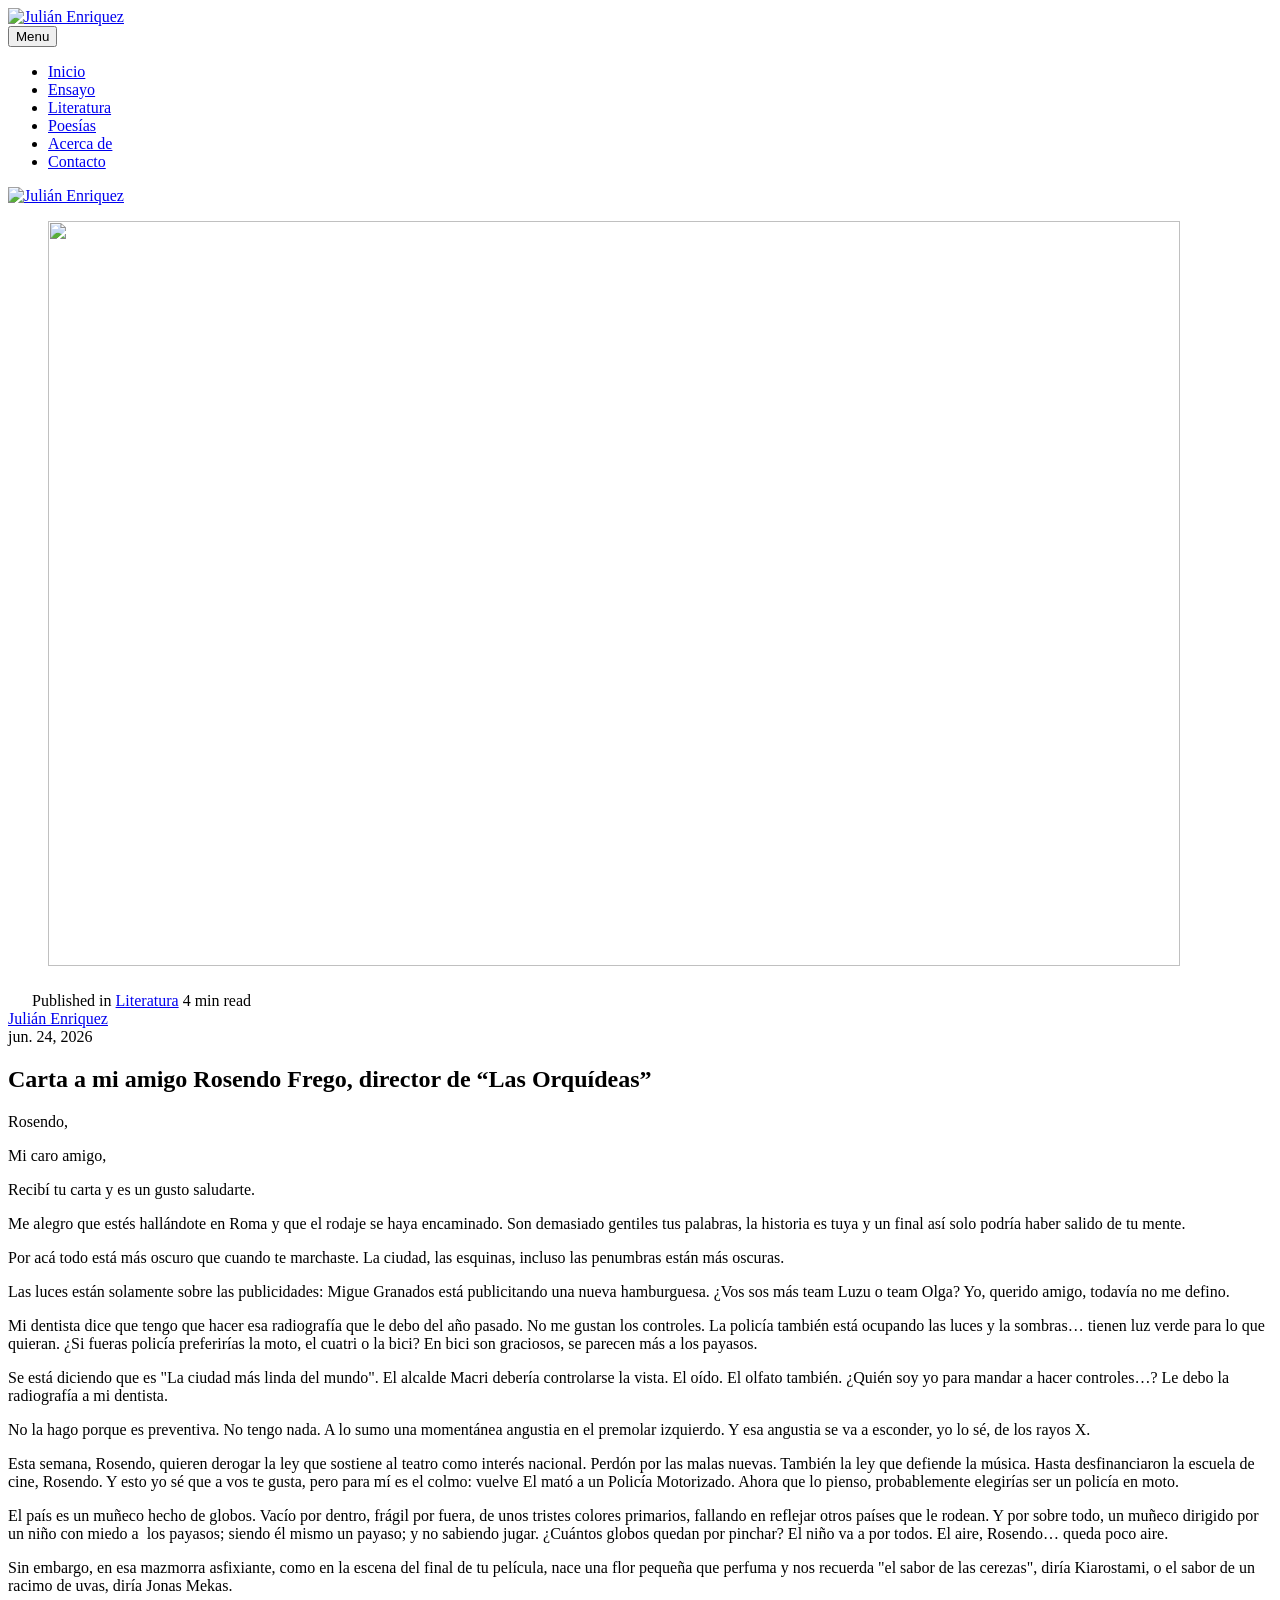
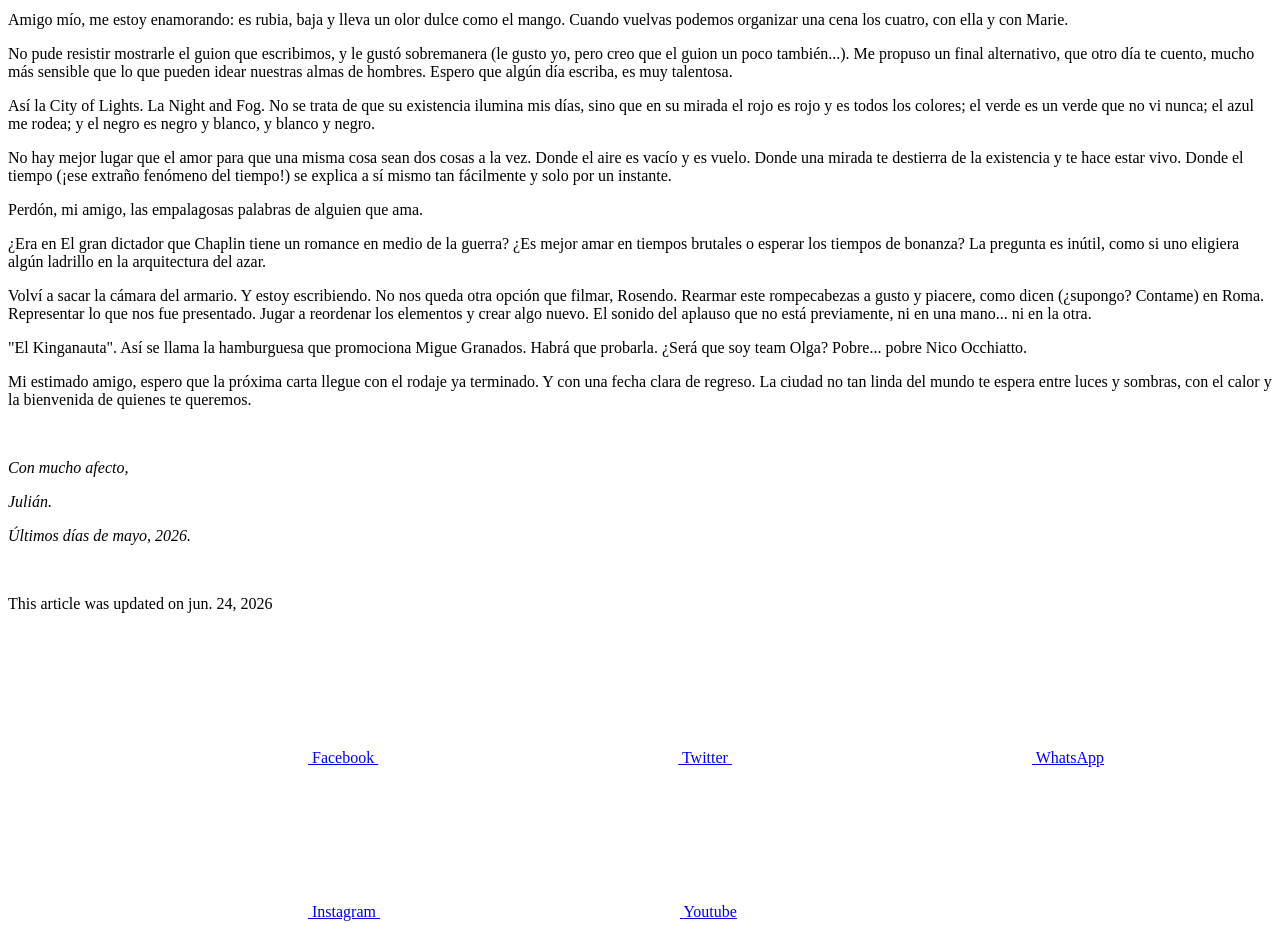
==== carta-a-mi-amigo-rosendo-frego-director-de-las-orquideas-2/index.html @ 4ad7c510 "Updated from Publii" ====
<!DOCTYPE html><html lang="es"><head><meta charset="utf-8"><meta http-equiv="X-UA-Compatible" content="IE=edge"><meta name="viewport" content="width=device-width,initial-scale=1"><title>Carta a mi amigo Rosendo Frego, director de “Las Orquídeas” - Julián Enriquez</title><meta name="description" content="Rosendo, Mi caro amigo, Recibí tu carta y es un gusto saludarte. Me alegro que estés hallándote en Roma y que el rodaje se&hellip;"><meta name="generator" content="Publii Open-Source CMS for Static Site"><link rel="canonical" href="https://github.com/julian-enriquez/julian-enriquez.git/carta-a-mi-amigo-rosendo-frego-director-de-las-orquideas-2/"><link rel="alternate" type="application/atom+xml" href="https://github.com/julian-enriquez/julian-enriquez.git/feed.xml" title="Julián Enriquez - RSS"><link rel="alternate" type="application/json" href="https://github.com/julian-enriquez/julian-enriquez.git/feed.json" title="Julián Enriquez - JSON"><meta property="og:title" content="Carta a mi amigo Rosendo Frego, director de “Las Orquídeas”"><meta property="og:image" content="https://github.com/julian-enriquez/julian-enriquez.git/media/posts/10/Hand-Writing-PNG-Free-Image-1.png"><meta property="og:image:width" content="1132"><meta property="og:image:height" content="745"><meta property="og:site_name" content="Julián Enriquez"><meta property="og:description" content="Rosendo, Mi caro amigo, Recibí tu carta y es un gusto saludarte. Me alegro que estés hallándote en Roma y que el rodaje se&hellip;"><meta property="og:url" content="https://github.com/julian-enriquez/julian-enriquez.git/carta-a-mi-amigo-rosendo-frego-director-de-las-orquideas-2/"><meta property="og:type" content="article"><link rel="shortcut icon" href="https://github.com/julian-enriquez/julian-enriquez.git/media/website/PIPO-05.png" type="image/x-icon"><link rel="stylesheet" href="https://github.com/julian-enriquez/julian-enriquez.git/assets/css/style.css?v=1b7cdbcfc6073b887bbcb154c6735368"><script type="application/ld+json">{"@context":"http://schema.org","@type":"Article","mainEntityOfPage":{"@type":"WebPage","@id":"https://github.com/julian-enriquez/julian-enriquez.git/carta-a-mi-amigo-rosendo-frego-director-de-las-orquideas-2/"},"headline":"Carta a mi amigo Rosendo Frego, director de “Las Orquídeas”","datePublished":"2026-06-24T15:32-03:00","dateModified":"2026-06-24T15:33-03:00","image":{"@type":"ImageObject","url":"https://github.com/julian-enriquez/julian-enriquez.git/media/posts/10/Hand-Writing-PNG-Free-Image-1.png","height":745,"width":1132},"description":"Rosendo, Mi caro amigo, Recibí tu carta y es un gusto saludarte. Me alegro que estés hallándote en Roma y que el rodaje se&hellip;","author":{"@type":"Person","name":"Julián Enriquez","url":"https://github.com/julian-enriquez/julian-enriquez.git/authors/julian-enriquez/"},"publisher":{"@type":"Organization","name":"Julián Enriquez","logo":{"@type":"ImageObject","url":"https://github.com/julian-enriquez/julian-enriquez.git/media/website/18.png","height":5933,"width":4746}}}</script><noscript><style>img[loading] {
                    opacity: 1;
                }</style></noscript></head><body class="post-template"><div class="container"><div class="left-bar"><div class="left-bar__inner"><header class="header"><a class="logo" href="https://github.com/julian-enriquez/julian-enriquez.git/"><img src="https://github.com/julian-enriquez/julian-enriquez.git/media/website/18.png" alt="Julián Enriquez" width="4746" height="5933"></a><nav class="navbar"><button class="navbar__toggle" aria-label="Menu" aria-haspopup="true" aria-expanded="false"><span class="navbar__toggle__box"><span class="navbar__toggle__inner">Menu</span></span></button><ul class="navbar__menu"><li><a href="https://github.com/julian-enriquez/julian-enriquez.git/" target="_self" aria-label="Inicio"><span>Inicio</span></a></li><li><a href="https://github.com/julian-enriquez/julian-enriquez.git/tags/escritos/" target="_self" aria-label="Ensayo"><span>Ensayo</span></a></li><li><a href="https://github.com/julian-enriquez/julian-enriquez.git/tags/literatura/" target="_self" aria-label="Literatura"><span>Literatura</span></a></li><li><a href="https://github.com/julian-enriquez/julian-enriquez.git/tags/poesia/" target="_self" aria-label="Poesías"><span>Poesías</span></a></li><li><a href="https://github.com/julian-enriquez/julian-enriquez.git/sobre-mi/" target="_self" aria-label="Acerca de"><span>Acerca de</span></a></li><li><a href="https://github.com/julian-enriquez/julian-enriquez.git/contacto/" target="_self" aria-label="Contacto"><span>Contacto</span></a></li></ul></nav><a class="logo logo--atbottom" href="https://github.com/julian-enriquez/julian-enriquez.git/"><img src="https://github.com/julian-enriquez/julian-enriquez.git/media/website/18.png" alt="Julián Enriquez" width="4746" height="5933"></a></header></div></div><main class="main post"><article class="content"><figure class="content__featured-image content__featured-image--attop"><img src="https://github.com/julian-enriquez/julian-enriquez.git/media/posts/10/Hand-Writing-PNG-Free-Image-1.png" srcset="https://github.com/julian-enriquez/julian-enriquez.git/media/posts/10/responsive/Hand-Writing-PNG-Free-Image-1-xs.png 320w, https://github.com/julian-enriquez/julian-enriquez.git/media/posts/10/responsive/Hand-Writing-PNG-Free-Image-1-sm.png 480w, https://github.com/julian-enriquez/julian-enriquez.git/media/posts/10/responsive/Hand-Writing-PNG-Free-Image-1-md.png 768w, https://github.com/julian-enriquez/julian-enriquez.git/media/posts/10/responsive/Hand-Writing-PNG-Free-Image-1-xl.png 1024w" sizes="(min-width: 1460px) 938px, (min-width: 1200px) calc(75.83vw - 154px), (min-width: 1120px) 938px, (min-width: 900px) calc(55vw + 333px), 100vw" loading="eager" height="745" width="1132" alt="" aria-describedby="image-caption"></figure><div class="content__meta content__meta--attop"><div class="content__meta--attop__inner"><div class="content__maintag"><svg width="20" height="20" aria-hidden="true" focusable="false"><use xlink:href="https://github.com/julian-enriquez/julian-enriquez.git/assets/svg/svg-map.svg#tag"/></svg> Published in <a href="https://github.com/julian-enriquez/julian-enriquez.git/tags/literatura/" class="metadata__maintag">Literatura</a> <span class="reading-time" aria-label="4 min read">4 min read</span></div></div></div><div class="main__inner"><div class="content__meta"><div class="content__author"><div><a href="https://github.com/julian-enriquez/julian-enriquez.git/authors/julian-enriquez/" class="content__author__name">Julián Enriquez</a></div></div><div class="content__date"><time datetime="2026-06-24T15:32">jun. 24, 2026</time></div></div><header class="content__header"><h1 class="content__title">Carta a mi amigo Rosendo Frego, director de “Las Orquídeas”</h1></header><div class="content__entry"><p><span style="font-weight: 400;">Rosendo,</span></p><p><span style="font-weight: 400;">Mi caro amigo,</span></p><p><span style="font-weight: 400;">Recibí tu carta y es un gusto saludarte.</span></p><p><span style="font-weight: 400;">Me alegro que estés hallándote en Roma y que el rodaje se haya encaminado. Son demasiado gentiles tus palabras, la historia es tuya y un final así solo podría haber salido de tu mente.</span></p><p><span style="font-weight: 400;">Por acá todo está más oscuro que cuando te marchaste. La ciudad, las esquinas, incluso las penumbras están más oscuras. </span></p><p><span style="font-weight: 400;">Las luces están solamente sobre las publicidades: Migue Granados está publicitando una nueva hamburguesa. ¿Vos sos más team Luzu o team Olga? Yo, querido amigo, todavía no me defino.</span></p><p><span style="font-weight: 400;">Mi dentista dice que tengo que hacer esa radiografía que le debo del año pasado. No me gustan los controles. La policía también está ocupando las luces y la sombras… tienen luz verde para lo que quieran. ¿Si fueras policía preferirías la moto, el cuatri o la bici? En bici son graciosos, se parecen más a los payasos.</span></p><p><span style="font-weight: 400;">Se está diciendo que es "La ciudad más linda del mundo". El alcalde Macri debería controlarse la vista. El oído. El olfato también. ¿Quién soy yo para mandar a hacer controles…? Le debo la radiografía a mi dentista.</span></p><p><span style="font-weight: 400;">No la hago porque es preventiva. No tengo nada. A lo sumo una momentánea angustia en el premolar izquierdo. Y esa angustia se va a esconder, yo lo sé, de los rayos X.</span></p><p><span style="font-weight: 400;">Esta semana, Rosendo, quieren derogar la ley que sostiene al teatro como interés nacional. Perdón por las malas nuevas. También la ley que defiende la música. Hasta desfinanciaron la escuela de cine, Rosendo. Y esto yo sé que a vos te gusta, pero para mí es el colmo: vuelve El mató a un Policía Motorizado. Ahora que lo pienso, probablemente elegirías ser un policía en moto.</span></p><p><span style="font-weight: 400;">El país es un muñeco hecho de globos. Vacío por dentro, frágil por fuera, de unos tristes colores primarios, fallando en reflejar otros países que le rodean. Y por sobre todo, un muñeco dirigido por un niño con miedo a  los payasos; siendo él mismo un payaso; y no sabiendo jugar. ¿Cuántos globos quedan por pinchar? El niño va a por todos. El aire, Rosendo… queda poco aire.</span></p><p><span style="font-weight: 400;">Sin embargo, en esa mazmorra asfixiante, como en la escena del final de tu película, nace una flor pequeña que perfuma y nos recuerda "el sabor de las cerezas", diría Kiarostami, o el sabor de un racimo de uvas, diría Jonas Mekas. </span></p><p><span style="font-weight: 400;">Amigo mío, me estoy enamorando: es rubia, baja y lleva un olor dulce como el mango. Cuando vuelvas podemos organizar una cena los cuatro, con ella y con Marie.</span></p><p><span style="font-weight: 400;">No pude resistir mostrarle el guion que escribimos, y le gustó sobremanera (le gusto yo, pero creo que el guion un poco también...). Me propuso un final alternativo, que otro día te cuento, mucho más sensible que lo que pueden idear nuestras almas de hombres. Espero que algún día escriba, es muy talentosa.</span></p><p><span style="font-weight: 400;">Así la City of Lights. La Night and Fog. No se trata de que su existencia ilumina mis días, sino que en su mirada el rojo es rojo y es todos los colores; el verde es un verde que no vi nunca; el azul me rodea; y el negro es negro y blanco, y blanco y negro. </span></p><p><span style="font-weight: 400;">No hay mejor lugar que el amor para que una misma cosa sean dos cosas a la vez. Donde el aire es vacío y es vuelo. Donde una mirada te destierra de la existencia y te hace estar vivo. Donde el tiempo (¡ese extraño fenómeno del tiempo!) se explica a sí mismo tan fácilmente y solo por un instante.</span></p><p><span style="font-weight: 400;">Perdón, mi amigo, las empalagosas palabras de alguien que ama.</span></p><p><span style="font-weight: 400;">¿Era en El gran dictador que Chaplin tiene un romance en medio de la guerra? ¿Es mejor amar en tiempos brutales o esperar los tiempos de bonanza? La pregunta es inútil, como si uno eligiera algún ladrillo en la arquitectura del azar.</span></p><p><span style="font-weight: 400;">Volví a sacar la cámara del armario. Y estoy escribiendo. No nos queda otra opción que filmar, Rosendo. Rearmar este rompecabezas a gusto y piacere, como dicen (¿supongo? Contame) en Roma. Representar lo que nos fue presentado. Jugar a reordenar los elementos y crear algo nuevo. El sonido del aplauso que no está previamente, ni en una mano... ni en la otra.</span></p><p><span style="font-weight: 400;">"El Kinganauta". Así se llama la hamburguesa que promociona Migue Granados. Habrá que probarla. ¿Será que soy team Olga? Pobre... pobre Nico Occhiatto.</span></p><p><span style="font-weight: 400;">Mi estimado amigo, espero que la próxima carta llegue con el rodaje ya terminado. Y con una fecha clara de regreso. La ciudad no tan linda del mundo te espera entre luces y sombras, con el calor y la bienvenida de quienes te queremos.</span></p><p> </p><p class="align-right"><i><span style="font-weight: 400;">Con mucho afecto,</span></i></p><p class="align-right"><i><span style="font-weight: 400;">Julián.</span></i></p><p class="align-right"><i><span style="font-weight: 400;">Últimos días de mayo, 2026.</span></i></p><p> </p></div><footer class="content__footer"><div class="content__last-updated">This article was updated on <time datetime="2026-06-24T15:33">jun. 24, 2026</time></div><div class="content__share"><a href="https://www.facebook.com/sharer/sharer.php?u=https%3A%2F%2Fgithub.com%2Fjulian-enriquez%2Fjulian-enriquez.git%2Fcarta-a-mi-amigo-rosendo-frego-director-de-las-orquideas-2%2F" class="js-share facebook tltp tltp--top" aria-label="Facebook" rel="nofollow noopener noreferrer"><svg><use xlink:href="https://github.com/julian-enriquez/julian-enriquez.git/assets/svg/svg-map.svg#facebook"/></svg> <span>Facebook</span> </a><a href="https://twitter.com/intent/tweet?url=https%3A%2F%2Fgithub.com%2Fjulian-enriquez%2Fjulian-enriquez.git%2Fcarta-a-mi-amigo-rosendo-frego-director-de-las-orquideas-2%2F&amp;via=Juli%C3%A1n%20Enriquez&amp;text=Carta%20a%20mi%20amigo%20Rosendo%20Frego%2C%20director%20de%20%E2%80%9CLas%20Orqu%C3%ADdeas%E2%80%9D" class="js-share twitter tltp tltp--top" aria-label="Twitter" rel="nofollow noopener noreferrer"><svg><use xlink:href="https://github.com/julian-enriquez/julian-enriquez.git/assets/svg/svg-map.svg#twitter"/></svg> <span>Twitter</span> </a><a href="https://api.whatsapp.com/send?text=Carta%20a%20mi%20amigo%20Rosendo%20Frego%2C%20director%20de%20%E2%80%9CLas%20Orqu%C3%ADdeas%E2%80%9D https%3A%2F%2Fgithub.com%2Fjulian-enriquez%2Fjulian-enriquez.git%2Fcarta-a-mi-amigo-rosendo-frego-director-de-las-orquideas-2%2F" class="js-share whatsapp tltp tltp--top" title="Share with LinkedIn" rel="nofollow noopener noreferrer"><svg><use xlink:href="https://github.com/julian-enriquez/julian-enriquez.git/assets/svg/svg-map.svg#whatsapp"/></svg> <span>WhatsApp</span></a></div></footer></div></article></main><div class="right-bar"><div class="right-bar__inner"><div class="sidebar"><div class="box follow"><a href="https://www.instagram.com/julii_enriquez/" class="tltp tltp--top" aria-label="Instagram"><svg><use xlink:href="https://github.com/julian-enriquez/julian-enriquez.git/assets/svg/svg-map.svg#instagram"/></svg> <span>Instagram</span> </a><a href="https://www.youtube.com/@julian.enriquez" class="tltp tltp--top" aria-label="Youtube"><svg><use xlink:href="https://github.com/julian-enriquez/julian-enriquez.git/assets/svg/svg-map.svg#youtube"/></svg> <span>Youtube</span></a></div></div></div></div></div><script defer="defer" src="https://github.com/julian-enriquez/julian-enriquez.git/assets/js/scripts.min.js?v=b2d91bcadbf5db401b76eb5bb3092eb7"></script><script>var images = document.querySelectorAll('img[loading]');
        for (var i = 0; i < images.length; i++) {
            if (images[i].complete) {
                images[i].classList.add('is-loaded');
            } else {
                images[i].addEventListener('load', function () {
                    this.classList.add('is-loaded');
                }, false);
            }
        }</script></body></html>
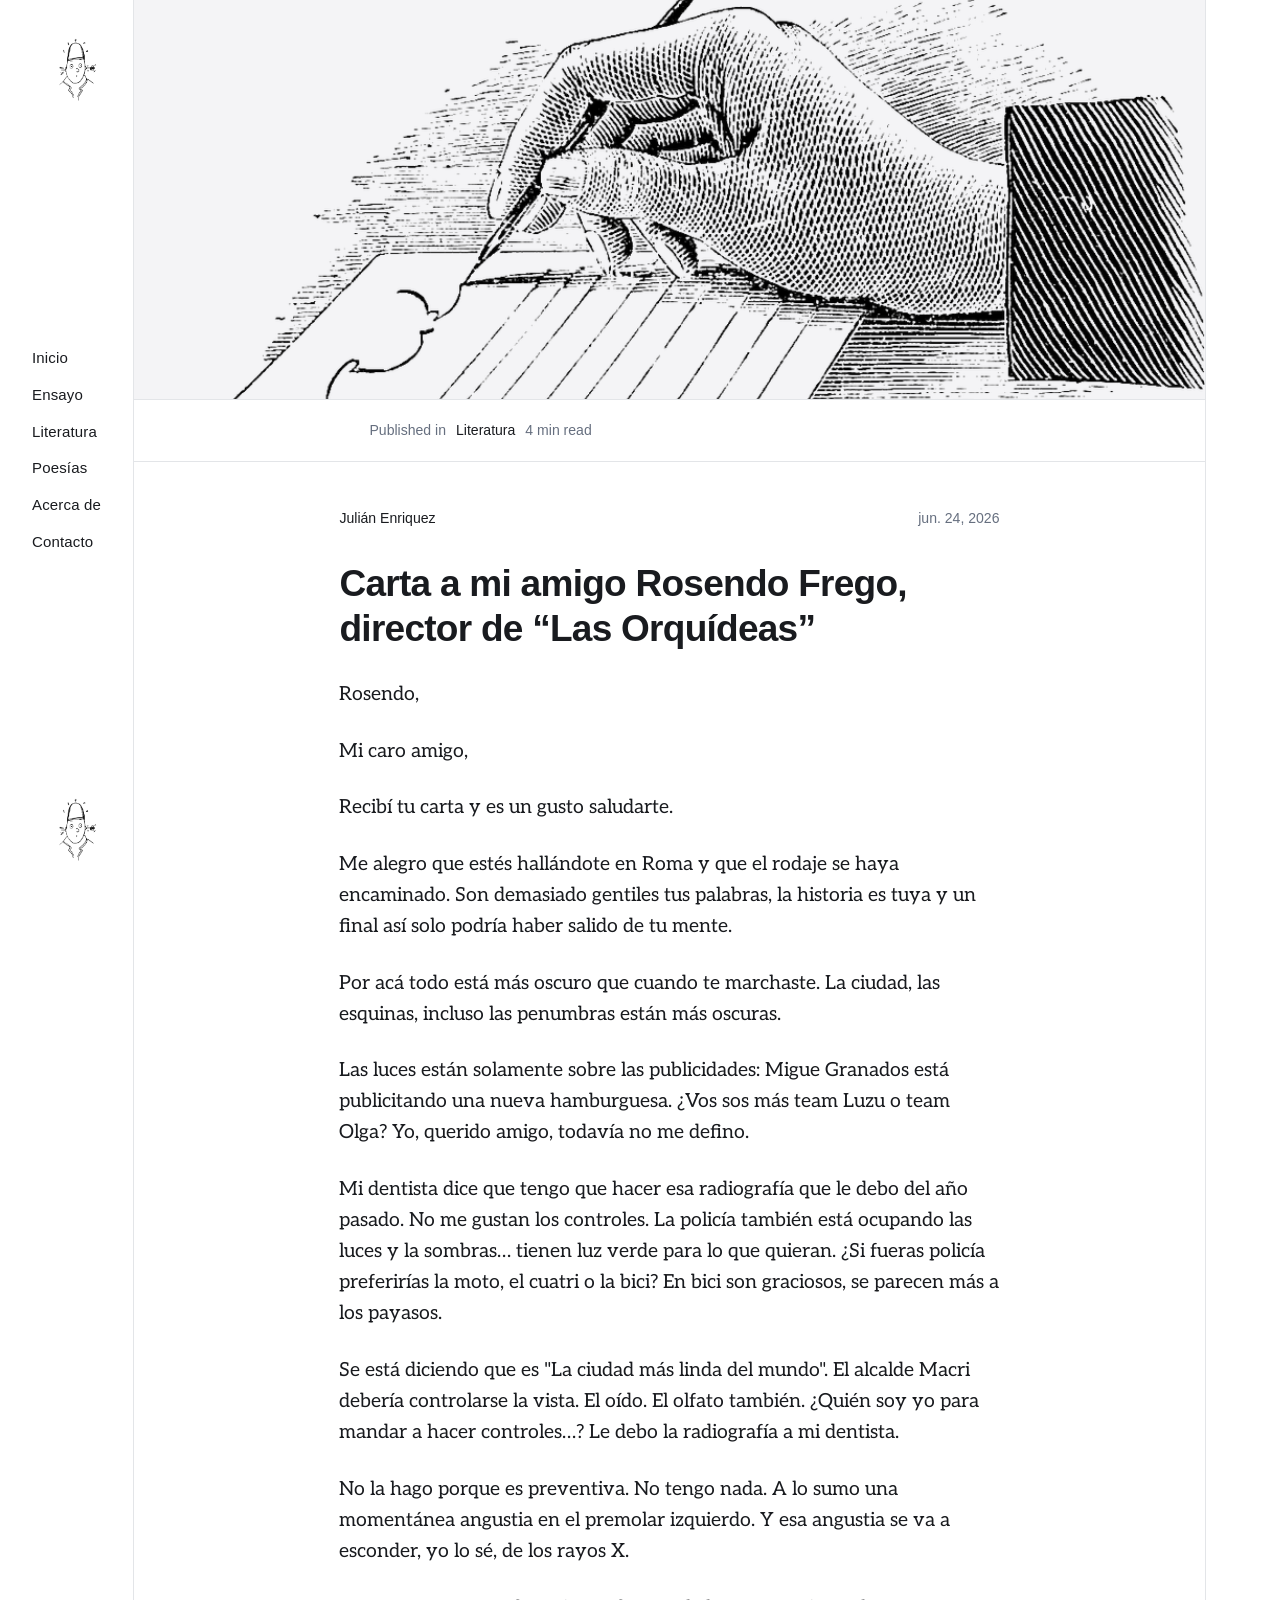
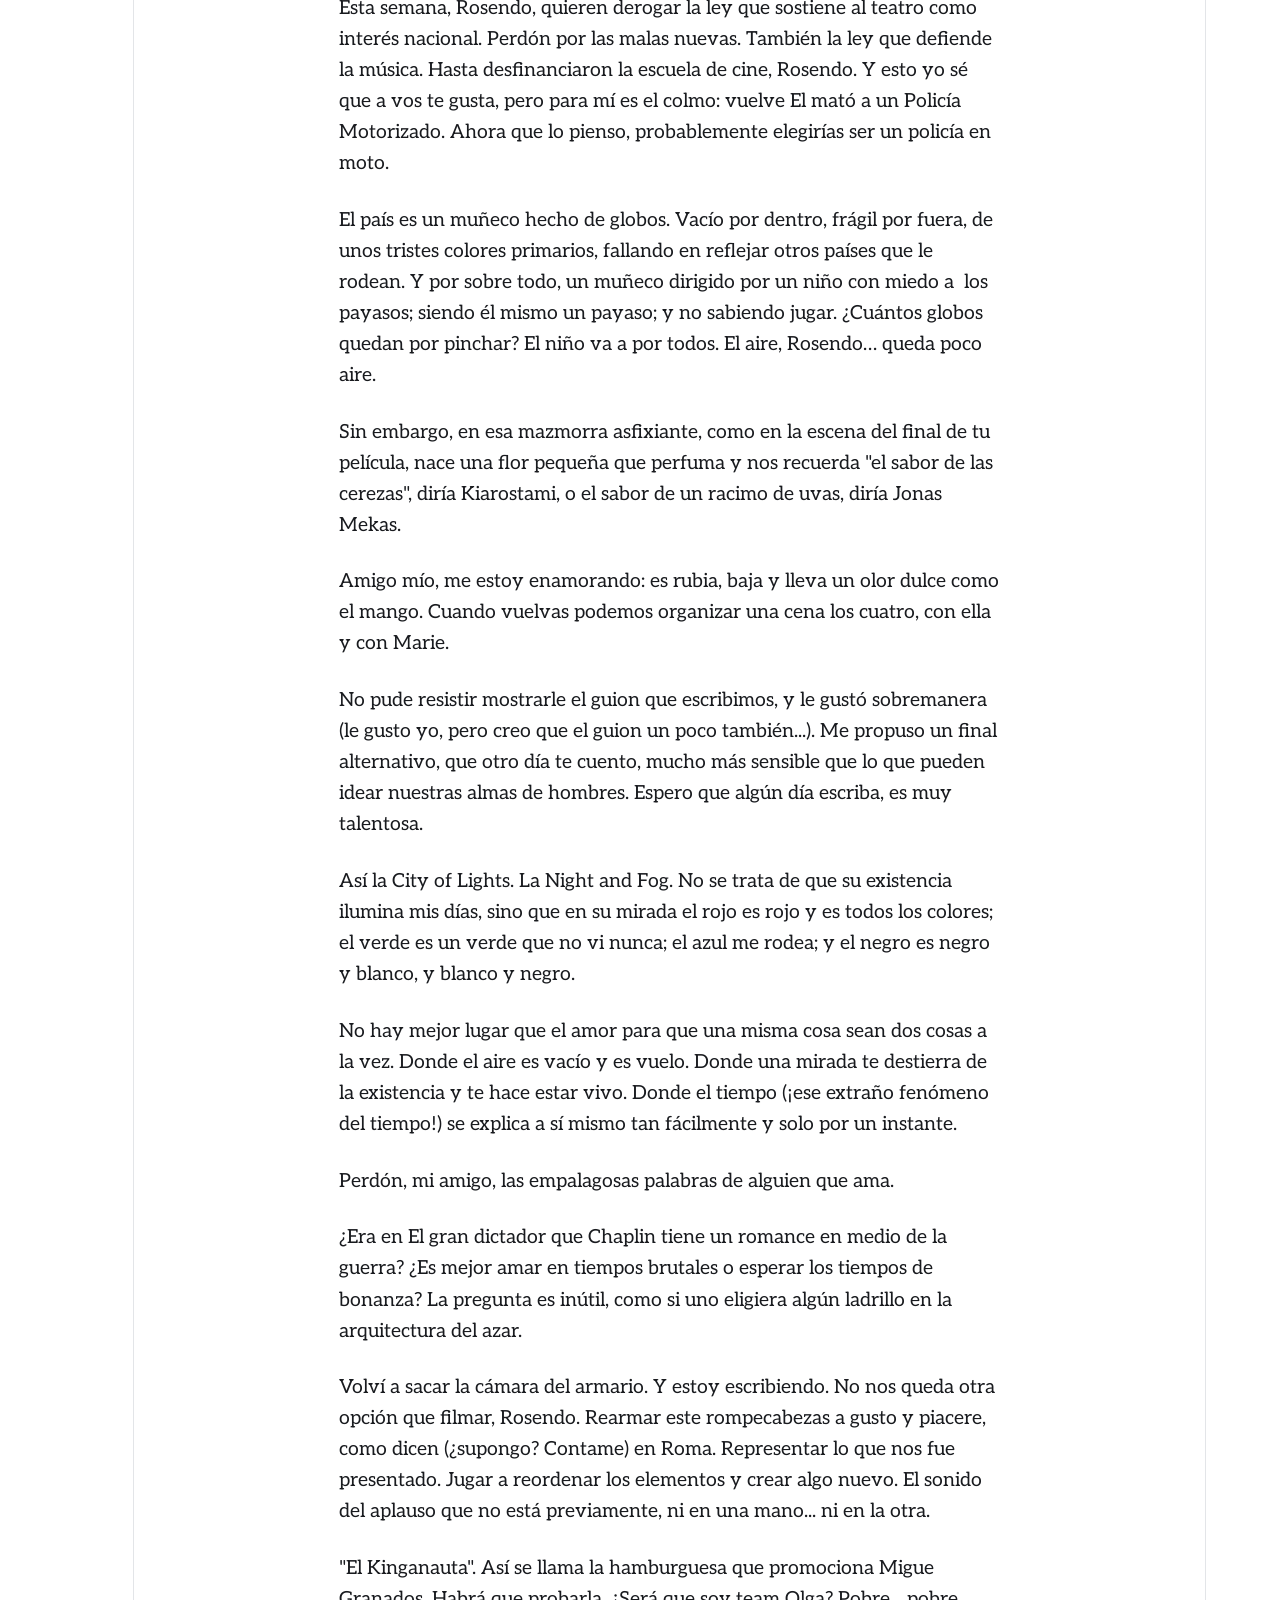
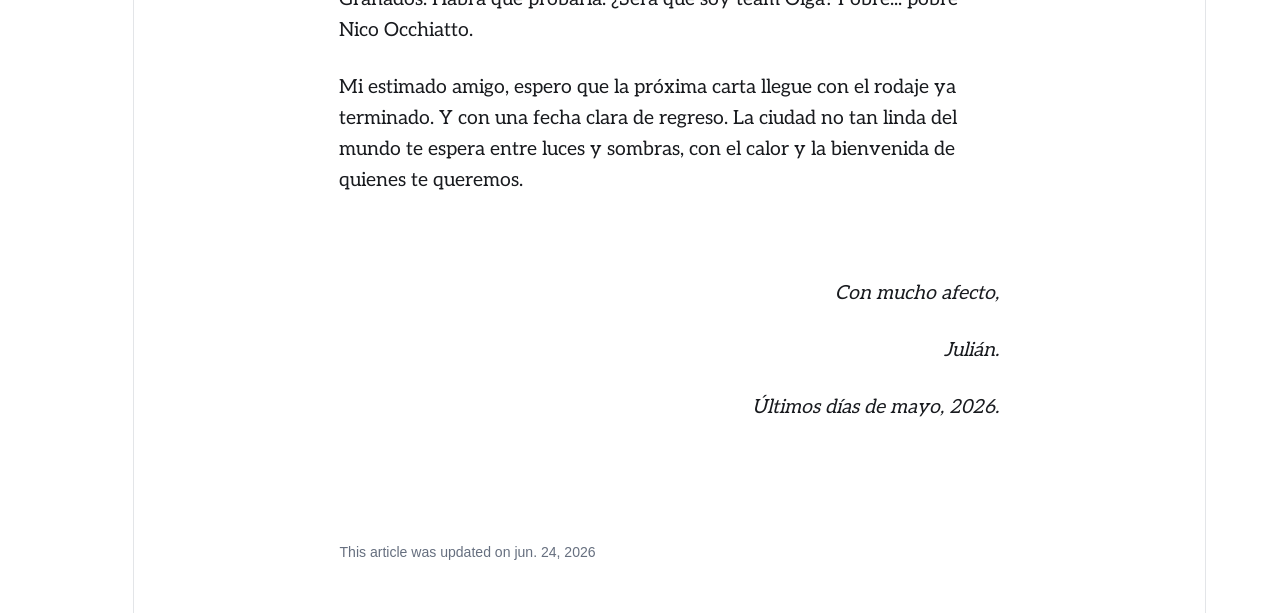
==== commit 554a0f7a: "Updated from Publii" ====
--- a/carta-a-mi-amigo-rosendo-frego-director-de-las-orquideas-2/index.html
+++ b/carta-a-mi-amigo-rosendo-frego-director-de-las-orquideas-2/index.html
@@ -1,6 +1,6 @@
-<!DOCTYPE html><html lang="es"><head><meta charset="utf-8"><meta http-equiv="X-UA-Compatible" content="IE=edge"><meta name="viewport" content="width=device-width,initial-scale=1"><title>Carta a mi amigo Rosendo Frego, director de “Las Orquídeas” - Julián Enriquez</title><meta name="description" content="Rosendo, Mi caro amigo, Recibí tu carta y es un gusto saludarte. Me alegro que estés hallándote en Roma y que el rodaje se&hellip;"><meta name="generator" content="Publii Open-Source CMS for Static Site"><link rel="canonical" href="https://github.com/julian-enriquez/julian-enriquez.git/carta-a-mi-amigo-rosendo-frego-director-de-las-orquideas-2/"><link rel="alternate" type="application/atom+xml" href="https://github.com/julian-enriquez/julian-enriquez.git/feed.xml" title="Julián Enriquez - RSS"><link rel="alternate" type="application/json" href="https://github.com/julian-enriquez/julian-enriquez.git/feed.json" title="Julián Enriquez - JSON"><meta property="og:title" content="Carta a mi amigo Rosendo Frego, director de “Las Orquídeas”"><meta property="og:image" content="https://github.com/julian-enriquez/julian-enriquez.git/media/posts/10/Hand-Writing-PNG-Free-Image-1.png"><meta property="og:image:width" content="1132"><meta property="og:image:height" content="745"><meta property="og:site_name" content="Julián Enriquez"><meta property="og:description" content="Rosendo, Mi caro amigo, Recibí tu carta y es un gusto saludarte. Me alegro que estés hallándote en Roma y que el rodaje se&hellip;"><meta property="og:url" content="https://github.com/julian-enriquez/julian-enriquez.git/carta-a-mi-amigo-rosendo-frego-director-de-las-orquideas-2/"><meta property="og:type" content="article"><link rel="shortcut icon" href="https://github.com/julian-enriquez/julian-enriquez.git/media/website/PIPO-05.png" type="image/x-icon"><link rel="stylesheet" href="https://github.com/julian-enriquez/julian-enriquez.git/assets/css/style.css?v=1b7cdbcfc6073b887bbcb154c6735368"><script type="application/ld+json">{"@context":"http://schema.org","@type":"Article","mainEntityOfPage":{"@type":"WebPage","@id":"https://github.com/julian-enriquez/julian-enriquez.git/carta-a-mi-amigo-rosendo-frego-director-de-las-orquideas-2/"},"headline":"Carta a mi amigo Rosendo Frego, director de “Las Orquídeas”","datePublished":"2026-06-24T15:32-03:00","dateModified":"2026-06-24T15:33-03:00","image":{"@type":"ImageObject","url":"https://github.com/julian-enriquez/julian-enriquez.git/media/posts/10/Hand-Writing-PNG-Free-Image-1.png","height":745,"width":1132},"description":"Rosendo, Mi caro amigo, Recibí tu carta y es un gusto saludarte. Me alegro que estés hallándote en Roma y que el rodaje se&hellip;","author":{"@type":"Person","name":"Julián Enriquez","url":"https://github.com/julian-enriquez/julian-enriquez.git/authors/julian-enriquez/"},"publisher":{"@type":"Organization","name":"Julián Enriquez","logo":{"@type":"ImageObject","url":"https://github.com/julian-enriquez/julian-enriquez.git/media/website/18.png","height":5933,"width":4746}}}</script><noscript><style>img[loading] {
+<!DOCTYPE html><html lang="es"><head><meta charset="utf-8"><meta http-equiv="X-UA-Compatible" content="IE=edge"><meta name="viewport" content="width=device-width,initial-scale=1"><title>Carta a mi amigo Rosendo Frego, director de “Las Orquídeas” - Julián Enriquez</title><meta name="description" content="Rosendo, Mi caro amigo, Recibí tu carta y es un gusto saludarte. Me alegro que estés hallándote en Roma y que el rodaje se&hellip;"><meta name="generator" content="Publii Open-Source CMS for Static Site"><link rel="canonical" href="https://julian-enriquez.github.io/julian-enriquez/carta-a-mi-amigo-rosendo-frego-director-de-las-orquideas-2/"><link rel="alternate" type="application/atom+xml" href="https://julian-enriquez.github.io/julian-enriquez/feed.xml" title="Julián Enriquez - RSS"><link rel="alternate" type="application/json" href="https://julian-enriquez.github.io/julian-enriquez/feed.json" title="Julián Enriquez - JSON"><meta property="og:title" content="Carta a mi amigo Rosendo Frego, director de “Las Orquídeas”"><meta property="og:image" content="https://julian-enriquez.github.io/julian-enriquez/media/posts/10/Hand-Writing-PNG-Free-Image-1.png"><meta property="og:image:width" content="1132"><meta property="og:image:height" content="745"><meta property="og:site_name" content="Julián Enriquez"><meta property="og:description" content="Rosendo, Mi caro amigo, Recibí tu carta y es un gusto saludarte. Me alegro que estés hallándote en Roma y que el rodaje se&hellip;"><meta property="og:url" content="https://julian-enriquez.github.io/julian-enriquez/carta-a-mi-amigo-rosendo-frego-director-de-las-orquideas-2/"><meta property="og:type" content="article"><link rel="shortcut icon" href="https://julian-enriquez.github.io/julian-enriquez/media/website/PIPO-05.png" type="image/x-icon"><link rel="stylesheet" href="https://julian-enriquez.github.io/julian-enriquez/assets/css/style.css?v=1b7cdbcfc6073b887bbcb154c6735368"><script type="application/ld+json">{"@context":"http://schema.org","@type":"Article","mainEntityOfPage":{"@type":"WebPage","@id":"https://julian-enriquez.github.io/julian-enriquez/carta-a-mi-amigo-rosendo-frego-director-de-las-orquideas-2/"},"headline":"Carta a mi amigo Rosendo Frego, director de “Las Orquídeas”","datePublished":"2026-06-24T15:32-03:00","dateModified":"2026-06-24T15:33-03:00","image":{"@type":"ImageObject","url":"https://julian-enriquez.github.io/julian-enriquez/media/posts/10/Hand-Writing-PNG-Free-Image-1.png","height":745,"width":1132},"description":"Rosendo, Mi caro amigo, Recibí tu carta y es un gusto saludarte. Me alegro que estés hallándote en Roma y que el rodaje se&hellip;","author":{"@type":"Person","name":"Julián Enriquez","url":"https://julian-enriquez.github.io/julian-enriquez/authors/julian-enriquez/"},"publisher":{"@type":"Organization","name":"Julián Enriquez","logo":{"@type":"ImageObject","url":"https://julian-enriquez.github.io/julian-enriquez/media/website/18.png","height":5933,"width":4746}}}</script><noscript><style>img[loading] {
                     opacity: 1;
-                }</style></noscript></head><body class="post-template"><div class="container"><div class="left-bar"><div class="left-bar__inner"><header class="header"><a class="logo" href="https://github.com/julian-enriquez/julian-enriquez.git/"><img src="https://github.com/julian-enriquez/julian-enriquez.git/media/website/18.png" alt="Julián Enriquez" width="4746" height="5933"></a><nav class="navbar"><button class="navbar__toggle" aria-label="Menu" aria-haspopup="true" aria-expanded="false"><span class="navbar__toggle__box"><span class="navbar__toggle__inner">Menu</span></span></button><ul class="navbar__menu"><li><a href="https://github.com/julian-enriquez/julian-enriquez.git/" target="_self" aria-label="Inicio"><span>Inicio</span></a></li><li><a href="https://github.com/julian-enriquez/julian-enriquez.git/tags/escritos/" target="_self" aria-label="Ensayo"><span>Ensayo</span></a></li><li><a href="https://github.com/julian-enriquez/julian-enriquez.git/tags/literatura/" target="_self" aria-label="Literatura"><span>Literatura</span></a></li><li><a href="https://github.com/julian-enriquez/julian-enriquez.git/tags/poesia/" target="_self" aria-label="Poesías"><span>Poesías</span></a></li><li><a href="https://github.com/julian-enriquez/julian-enriquez.git/sobre-mi/" target="_self" aria-label="Acerca de"><span>Acerca de</span></a></li><li><a href="https://github.com/julian-enriquez/julian-enriquez.git/contacto/" target="_self" aria-label="Contacto"><span>Contacto</span></a></li></ul></nav><a class="logo logo--atbottom" href="https://github.com/julian-enriquez/julian-enriquez.git/"><img src="https://github.com/julian-enriquez/julian-enriquez.git/media/website/18.png" alt="Julián Enriquez" width="4746" height="5933"></a></header></div></div><main class="main post"><article class="content"><figure class="content__featured-image content__featured-image--attop"><img src="https://github.com/julian-enriquez/julian-enriquez.git/media/posts/10/Hand-Writing-PNG-Free-Image-1.png" srcset="https://github.com/julian-enriquez/julian-enriquez.git/media/posts/10/responsive/Hand-Writing-PNG-Free-Image-1-xs.png 320w, https://github.com/julian-enriquez/julian-enriquez.git/media/posts/10/responsive/Hand-Writing-PNG-Free-Image-1-sm.png 480w, https://github.com/julian-enriquez/julian-enriquez.git/media/posts/10/responsive/Hand-Writing-PNG-Free-Image-1-md.png 768w, https://github.com/julian-enriquez/julian-enriquez.git/media/posts/10/responsive/Hand-Writing-PNG-Free-Image-1-xl.png 1024w" sizes="(min-width: 1460px) 938px, (min-width: 1200px) calc(75.83vw - 154px), (min-width: 1120px) 938px, (min-width: 900px) calc(55vw + 333px), 100vw" loading="eager" height="745" width="1132" alt="" aria-describedby="image-caption"></figure><div class="content__meta content__meta--attop"><div class="content__meta--attop__inner"><div class="content__maintag"><svg width="20" height="20" aria-hidden="true" focusable="false"><use xlink:href="https://github.com/julian-enriquez/julian-enriquez.git/assets/svg/svg-map.svg#tag"/></svg> Published in <a href="https://github.com/julian-enriquez/julian-enriquez.git/tags/literatura/" class="metadata__maintag">Literatura</a> <span class="reading-time" aria-label="4 min read">4 min read</span></div></div></div><div class="main__inner"><div class="content__meta"><div class="content__author"><div><a href="https://github.com/julian-enriquez/julian-enriquez.git/authors/julian-enriquez/" class="content__author__name">Julián Enriquez</a></div></div><div class="content__date"><time datetime="2026-06-24T15:32">jun. 24, 2026</time></div></div><header class="content__header"><h1 class="content__title">Carta a mi amigo Rosendo Frego, director de “Las Orquídeas”</h1></header><div class="content__entry"><p><span style="font-weight: 400;">Rosendo,</span></p><p><span style="font-weight: 400;">Mi caro amigo,</span></p><p><span style="font-weight: 400;">Recibí tu carta y es un gusto saludarte.</span></p><p><span style="font-weight: 400;">Me alegro que estés hallándote en Roma y que el rodaje se haya encaminado. Son demasiado gentiles tus palabras, la historia es tuya y un final así solo podría haber salido de tu mente.</span></p><p><span style="font-weight: 400;">Por acá todo está más oscuro que cuando te marchaste. La ciudad, las esquinas, incluso las penumbras están más oscuras. </span></p><p><span style="font-weight: 400;">Las luces están solamente sobre las publicidades: Migue Granados está publicitando una nueva hamburguesa. ¿Vos sos más team Luzu o team Olga? Yo, querido amigo, todavía no me defino.</span></p><p><span style="font-weight: 400;">Mi dentista dice que tengo que hacer esa radiografía que le debo del año pasado. No me gustan los controles. La policía también está ocupando las luces y la sombras… tienen luz verde para lo que quieran. ¿Si fueras policía preferirías la moto, el cuatri o la bici? En bici son graciosos, se parecen más a los payasos.</span></p><p><span style="font-weight: 400;">Se está diciendo que es "La ciudad más linda del mundo". El alcalde Macri debería controlarse la vista. El oído. El olfato también. ¿Quién soy yo para mandar a hacer controles…? Le debo la radiografía a mi dentista.</span></p><p><span style="font-weight: 400;">No la hago porque es preventiva. No tengo nada. A lo sumo una momentánea angustia en el premolar izquierdo. Y esa angustia se va a esconder, yo lo sé, de los rayos X.</span></p><p><span style="font-weight: 400;">Esta semana, Rosendo, quieren derogar la ley que sostiene al teatro como interés nacional. Perdón por las malas nuevas. También la ley que defiende la música. Hasta desfinanciaron la escuela de cine, Rosendo. Y esto yo sé que a vos te gusta, pero para mí es el colmo: vuelve El mató a un Policía Motorizado. Ahora que lo pienso, probablemente elegirías ser un policía en moto.</span></p><p><span style="font-weight: 400;">El país es un muñeco hecho de globos. Vacío por dentro, frágil por fuera, de unos tristes colores primarios, fallando en reflejar otros países que le rodean. Y por sobre todo, un muñeco dirigido por un niño con miedo a  los payasos; siendo él mismo un payaso; y no sabiendo jugar. ¿Cuántos globos quedan por pinchar? El niño va a por todos. El aire, Rosendo… queda poco aire.</span></p><p><span style="font-weight: 400;">Sin embargo, en esa mazmorra asfixiante, como en la escena del final de tu película, nace una flor pequeña que perfuma y nos recuerda "el sabor de las cerezas", diría Kiarostami, o el sabor de un racimo de uvas, diría Jonas Mekas. </span></p><p><span style="font-weight: 400;">Amigo mío, me estoy enamorando: es rubia, baja y lleva un olor dulce como el mango. Cuando vuelvas podemos organizar una cena los cuatro, con ella y con Marie.</span></p><p><span style="font-weight: 400;">No pude resistir mostrarle el guion que escribimos, y le gustó sobremanera (le gusto yo, pero creo que el guion un poco también...). Me propuso un final alternativo, que otro día te cuento, mucho más sensible que lo que pueden idear nuestras almas de hombres. Espero que algún día escriba, es muy talentosa.</span></p><p><span style="font-weight: 400;">Así la City of Lights. La Night and Fog. No se trata de que su existencia ilumina mis días, sino que en su mirada el rojo es rojo y es todos los colores; el verde es un verde que no vi nunca; el azul me rodea; y el negro es negro y blanco, y blanco y negro. </span></p><p><span style="font-weight: 400;">No hay mejor lugar que el amor para que una misma cosa sean dos cosas a la vez. Donde el aire es vacío y es vuelo. Donde una mirada te destierra de la existencia y te hace estar vivo. Donde el tiempo (¡ese extraño fenómeno del tiempo!) se explica a sí mismo tan fácilmente y solo por un instante.</span></p><p><span style="font-weight: 400;">Perdón, mi amigo, las empalagosas palabras de alguien que ama.</span></p><p><span style="font-weight: 400;">¿Era en El gran dictador que Chaplin tiene un romance en medio de la guerra? ¿Es mejor amar en tiempos brutales o esperar los tiempos de bonanza? La pregunta es inútil, como si uno eligiera algún ladrillo en la arquitectura del azar.</span></p><p><span style="font-weight: 400;">Volví a sacar la cámara del armario. Y estoy escribiendo. No nos queda otra opción que filmar, Rosendo. Rearmar este rompecabezas a gusto y piacere, como dicen (¿supongo? Contame) en Roma. Representar lo que nos fue presentado. Jugar a reordenar los elementos y crear algo nuevo. El sonido del aplauso que no está previamente, ni en una mano... ni en la otra.</span></p><p><span style="font-weight: 400;">"El Kinganauta". Así se llama la hamburguesa que promociona Migue Granados. Habrá que probarla. ¿Será que soy team Olga? Pobre... pobre Nico Occhiatto.</span></p><p><span style="font-weight: 400;">Mi estimado amigo, espero que la próxima carta llegue con el rodaje ya terminado. Y con una fecha clara de regreso. La ciudad no tan linda del mundo te espera entre luces y sombras, con el calor y la bienvenida de quienes te queremos.</span></p><p> </p><p class="align-right"><i><span style="font-weight: 400;">Con mucho afecto,</span></i></p><p class="align-right"><i><span style="font-weight: 400;">Julián.</span></i></p><p class="align-right"><i><span style="font-weight: 400;">Últimos días de mayo, 2026.</span></i></p><p> </p></div><footer class="content__footer"><div class="content__last-updated">This article was updated on <time datetime="2026-06-24T15:33">jun. 24, 2026</time></div><div class="content__share"><a href="https://www.facebook.com/sharer/sharer.php?u=https%3A%2F%2Fgithub.com%2Fjulian-enriquez%2Fjulian-enriquez.git%2Fcarta-a-mi-amigo-rosendo-frego-director-de-las-orquideas-2%2F" class="js-share facebook tltp tltp--top" aria-label="Facebook" rel="nofollow noopener noreferrer"><svg><use xlink:href="https://github.com/julian-enriquez/julian-enriquez.git/assets/svg/svg-map.svg#facebook"/></svg> <span>Facebook</span> </a><a href="https://twitter.com/intent/tweet?url=https%3A%2F%2Fgithub.com%2Fjulian-enriquez%2Fjulian-enriquez.git%2Fcarta-a-mi-amigo-rosendo-frego-director-de-las-orquideas-2%2F&amp;via=Juli%C3%A1n%20Enriquez&amp;text=Carta%20a%20mi%20amigo%20Rosendo%20Frego%2C%20director%20de%20%E2%80%9CLas%20Orqu%C3%ADdeas%E2%80%9D" class="js-share twitter tltp tltp--top" aria-label="Twitter" rel="nofollow noopener noreferrer"><svg><use xlink:href="https://github.com/julian-enriquez/julian-enriquez.git/assets/svg/svg-map.svg#twitter"/></svg> <span>Twitter</span> </a><a href="https://api.whatsapp.com/send?text=Carta%20a%20mi%20amigo%20Rosendo%20Frego%2C%20director%20de%20%E2%80%9CLas%20Orqu%C3%ADdeas%E2%80%9D https%3A%2F%2Fgithub.com%2Fjulian-enriquez%2Fjulian-enriquez.git%2Fcarta-a-mi-amigo-rosendo-frego-director-de-las-orquideas-2%2F" class="js-share whatsapp tltp tltp--top" title="Share with LinkedIn" rel="nofollow noopener noreferrer"><svg><use xlink:href="https://github.com/julian-enriquez/julian-enriquez.git/assets/svg/svg-map.svg#whatsapp"/></svg> <span>WhatsApp</span></a></div></footer></div></article></main><div class="right-bar"><div class="right-bar__inner"><div class="sidebar"><div class="box follow"><a href="https://www.instagram.com/julii_enriquez/" class="tltp tltp--top" aria-label="Instagram"><svg><use xlink:href="https://github.com/julian-enriquez/julian-enriquez.git/assets/svg/svg-map.svg#instagram"/></svg> <span>Instagram</span> </a><a href="https://www.youtube.com/@julian.enriquez" class="tltp tltp--top" aria-label="Youtube"><svg><use xlink:href="https://github.com/julian-enriquez/julian-enriquez.git/assets/svg/svg-map.svg#youtube"/></svg> <span>Youtube</span></a></div></div></div></div></div><script defer="defer" src="https://github.com/julian-enriquez/julian-enriquez.git/assets/js/scripts.min.js?v=b2d91bcadbf5db401b76eb5bb3092eb7"></script><script>var images = document.querySelectorAll('img[loading]');
+                }</style></noscript></head><body class="post-template"><div class="container"><div class="left-bar"><div class="left-bar__inner"><header class="header"><a class="logo" href="https://julian-enriquez.github.io/julian-enriquez/"><img src="https://julian-enriquez.github.io/julian-enriquez/media/website/18.png" alt="Julián Enriquez" width="4746" height="5933"></a><nav class="navbar"><button class="navbar__toggle" aria-label="Menu" aria-haspopup="true" aria-expanded="false"><span class="navbar__toggle__box"><span class="navbar__toggle__inner">Menu</span></span></button><ul class="navbar__menu"><li><a href="https://julian-enriquez.github.io/julian-enriquez/" target="_self" aria-label="Inicio"><span>Inicio</span></a></li><li><a href="https://julian-enriquez.github.io/julian-enriquez/tags/escritos/" target="_self" aria-label="Ensayo"><span>Ensayo</span></a></li><li><a href="https://julian-enriquez.github.io/julian-enriquez/tags/literatura/" target="_self" aria-label="Literatura"><span>Literatura</span></a></li><li><a href="https://julian-enriquez.github.io/julian-enriquez/tags/poesia/" target="_self" aria-label="Poesías"><span>Poesías</span></a></li><li><a href="https://julian-enriquez.github.io/julian-enriquez/sobre-mi/" target="_self" aria-label="Acerca de"><span>Acerca de</span></a></li><li><a href="https://julian-enriquez.github.io/julian-enriquez/contacto/" target="_self" aria-label="Contacto"><span>Contacto</span></a></li></ul></nav><a class="logo logo--atbottom" href="https://julian-enriquez.github.io/julian-enriquez/"><img src="https://julian-enriquez.github.io/julian-enriquez/media/website/18.png" alt="Julián Enriquez" width="4746" height="5933"></a></header></div></div><main class="main post"><article class="content"><figure class="content__featured-image content__featured-image--attop"><img src="https://julian-enriquez.github.io/julian-enriquez/media/posts/10/Hand-Writing-PNG-Free-Image-1.png" srcset="https://julian-enriquez.github.io/julian-enriquez/media/posts/10/responsive/Hand-Writing-PNG-Free-Image-1-xs.png 320w, https://julian-enriquez.github.io/julian-enriquez/media/posts/10/responsive/Hand-Writing-PNG-Free-Image-1-sm.png 480w, https://julian-enriquez.github.io/julian-enriquez/media/posts/10/responsive/Hand-Writing-PNG-Free-Image-1-md.png 768w, https://julian-enriquez.github.io/julian-enriquez/media/posts/10/responsive/Hand-Writing-PNG-Free-Image-1-xl.png 1024w" sizes="(min-width: 1460px) 938px, (min-width: 1200px) calc(75.83vw - 154px), (min-width: 1120px) 938px, (min-width: 900px) calc(55vw + 333px), 100vw" loading="eager" height="745" width="1132" alt="" aria-describedby="image-caption"></figure><div class="content__meta content__meta--attop"><div class="content__meta--attop__inner"><div class="content__maintag"><svg width="20" height="20" aria-hidden="true" focusable="false"><use xlink:href="https://julian-enriquez.github.io/julian-enriquez/assets/svg/svg-map.svg#tag"/></svg> Published in <a href="https://julian-enriquez.github.io/julian-enriquez/tags/literatura/" class="metadata__maintag">Literatura</a> <span class="reading-time" aria-label="4 min read">4 min read</span></div></div></div><div class="main__inner"><div class="content__meta"><div class="content__author"><div><a href="https://julian-enriquez.github.io/julian-enriquez/authors/julian-enriquez/" class="content__author__name">Julián Enriquez</a></div></div><div class="content__date"><time datetime="2026-06-24T15:32">jun. 24, 2026</time></div></div><header class="content__header"><h1 class="content__title">Carta a mi amigo Rosendo Frego, director de “Las Orquídeas”</h1></header><div class="content__entry"><p><span style="font-weight: 400;">Rosendo,</span></p><p><span style="font-weight: 400;">Mi caro amigo,</span></p><p><span style="font-weight: 400;">Recibí tu carta y es un gusto saludarte.</span></p><p><span style="font-weight: 400;">Me alegro que estés hallándote en Roma y que el rodaje se haya encaminado. Son demasiado gentiles tus palabras, la historia es tuya y un final así solo podría haber salido de tu mente.</span></p><p><span style="font-weight: 400;">Por acá todo está más oscuro que cuando te marchaste. La ciudad, las esquinas, incluso las penumbras están más oscuras. </span></p><p><span style="font-weight: 400;">Las luces están solamente sobre las publicidades: Migue Granados está publicitando una nueva hamburguesa. ¿Vos sos más team Luzu o team Olga? Yo, querido amigo, todavía no me defino.</span></p><p><span style="font-weight: 400;">Mi dentista dice que tengo que hacer esa radiografía que le debo del año pasado. No me gustan los controles. La policía también está ocupando las luces y la sombras… tienen luz verde para lo que quieran. ¿Si fueras policía preferirías la moto, el cuatri o la bici? En bici son graciosos, se parecen más a los payasos.</span></p><p><span style="font-weight: 400;">Se está diciendo que es "La ciudad más linda del mundo". El alcalde Macri debería controlarse la vista. El oído. El olfato también. ¿Quién soy yo para mandar a hacer controles…? Le debo la radiografía a mi dentista.</span></p><p><span style="font-weight: 400;">No la hago porque es preventiva. No tengo nada. A lo sumo una momentánea angustia en el premolar izquierdo. Y esa angustia se va a esconder, yo lo sé, de los rayos X.</span></p><p><span style="font-weight: 400;">Esta semana, Rosendo, quieren derogar la ley que sostiene al teatro como interés nacional. Perdón por las malas nuevas. También la ley que defiende la música. Hasta desfinanciaron la escuela de cine, Rosendo. Y esto yo sé que a vos te gusta, pero para mí es el colmo: vuelve El mató a un Policía Motorizado. Ahora que lo pienso, probablemente elegirías ser un policía en moto.</span></p><p><span style="font-weight: 400;">El país es un muñeco hecho de globos. Vacío por dentro, frágil por fuera, de unos tristes colores primarios, fallando en reflejar otros países que le rodean. Y por sobre todo, un muñeco dirigido por un niño con miedo a  los payasos; siendo él mismo un payaso; y no sabiendo jugar. ¿Cuántos globos quedan por pinchar? El niño va a por todos. El aire, Rosendo… queda poco aire.</span></p><p><span style="font-weight: 400;">Sin embargo, en esa mazmorra asfixiante, como en la escena del final de tu película, nace una flor pequeña que perfuma y nos recuerda "el sabor de las cerezas", diría Kiarostami, o el sabor de un racimo de uvas, diría Jonas Mekas. </span></p><p><span style="font-weight: 400;">Amigo mío, me estoy enamorando: es rubia, baja y lleva un olor dulce como el mango. Cuando vuelvas podemos organizar una cena los cuatro, con ella y con Marie.</span></p><p><span style="font-weight: 400;">No pude resistir mostrarle el guion que escribimos, y le gustó sobremanera (le gusto yo, pero creo que el guion un poco también...). Me propuso un final alternativo, que otro día te cuento, mucho más sensible que lo que pueden idear nuestras almas de hombres. Espero que algún día escriba, es muy talentosa.</span></p><p><span style="font-weight: 400;">Así la City of Lights. La Night and Fog. No se trata de que su existencia ilumina mis días, sino que en su mirada el rojo es rojo y es todos los colores; el verde es un verde que no vi nunca; el azul me rodea; y el negro es negro y blanco, y blanco y negro. </span></p><p><span style="font-weight: 400;">No hay mejor lugar que el amor para que una misma cosa sean dos cosas a la vez. Donde el aire es vacío y es vuelo. Donde una mirada te destierra de la existencia y te hace estar vivo. Donde el tiempo (¡ese extraño fenómeno del tiempo!) se explica a sí mismo tan fácilmente y solo por un instante.</span></p><p><span style="font-weight: 400;">Perdón, mi amigo, las empalagosas palabras de alguien que ama.</span></p><p><span style="font-weight: 400;">¿Era en El gran dictador que Chaplin tiene un romance en medio de la guerra? ¿Es mejor amar en tiempos brutales o esperar los tiempos de bonanza? La pregunta es inútil, como si uno eligiera algún ladrillo en la arquitectura del azar.</span></p><p><span style="font-weight: 400;">Volví a sacar la cámara del armario. Y estoy escribiendo. No nos queda otra opción que filmar, Rosendo. Rearmar este rompecabezas a gusto y piacere, como dicen (¿supongo? Contame) en Roma. Representar lo que nos fue presentado. Jugar a reordenar los elementos y crear algo nuevo. El sonido del aplauso que no está previamente, ni en una mano... ni en la otra.</span></p><p><span style="font-weight: 400;">"El Kinganauta". Así se llama la hamburguesa que promociona Migue Granados. Habrá que probarla. ¿Será que soy team Olga? Pobre... pobre Nico Occhiatto.</span></p><p><span style="font-weight: 400;">Mi estimado amigo, espero que la próxima carta llegue con el rodaje ya terminado. Y con una fecha clara de regreso. La ciudad no tan linda del mundo te espera entre luces y sombras, con el calor y la bienvenida de quienes te queremos.</span></p><p> </p><p class="align-right"><i><span style="font-weight: 400;">Con mucho afecto,</span></i></p><p class="align-right"><i><span style="font-weight: 400;">Julián.</span></i></p><p class="align-right"><i><span style="font-weight: 400;">Últimos días de mayo, 2026.</span></i></p><p> </p></div><footer class="content__footer"><div class="content__last-updated">This article was updated on <time datetime="2026-06-24T15:33">jun. 24, 2026</time></div><div class="content__share"><a href="https://www.facebook.com/sharer/sharer.php?u=https%3A%2F%2Fjulian-enriquez.github.io%2Fjulian-enriquez%2Fcarta-a-mi-amigo-rosendo-frego-director-de-las-orquideas-2%2F" class="js-share facebook tltp tltp--top" aria-label="Facebook" rel="nofollow noopener noreferrer"><svg><use xlink:href="https://julian-enriquez.github.io/julian-enriquez/assets/svg/svg-map.svg#facebook"/></svg> <span>Facebook</span> </a><a href="https://twitter.com/intent/tweet?url=https%3A%2F%2Fjulian-enriquez.github.io%2Fjulian-enriquez%2Fcarta-a-mi-amigo-rosendo-frego-director-de-las-orquideas-2%2F&amp;via=Juli%C3%A1n%20Enriquez&amp;text=Carta%20a%20mi%20amigo%20Rosendo%20Frego%2C%20director%20de%20%E2%80%9CLas%20Orqu%C3%ADdeas%E2%80%9D" class="js-share twitter tltp tltp--top" aria-label="Twitter" rel="nofollow noopener noreferrer"><svg><use xlink:href="https://julian-enriquez.github.io/julian-enriquez/assets/svg/svg-map.svg#twitter"/></svg> <span>Twitter</span> </a><a href="https://api.whatsapp.com/send?text=Carta%20a%20mi%20amigo%20Rosendo%20Frego%2C%20director%20de%20%E2%80%9CLas%20Orqu%C3%ADdeas%E2%80%9D https%3A%2F%2Fjulian-enriquez.github.io%2Fjulian-enriquez%2Fcarta-a-mi-amigo-rosendo-frego-director-de-las-orquideas-2%2F" class="js-share whatsapp tltp tltp--top" title="Share with LinkedIn" rel="nofollow noopener noreferrer"><svg><use xlink:href="https://julian-enriquez.github.io/julian-enriquez/assets/svg/svg-map.svg#whatsapp"/></svg> <span>WhatsApp</span></a></div></footer></div></article></main><div class="right-bar"><div class="right-bar__inner"><div class="sidebar"><div class="box follow"><a href="https://www.instagram.com/julii_enriquez/" class="tltp tltp--top" aria-label="Instagram"><svg><use xlink:href="https://julian-enriquez.github.io/julian-enriquez/assets/svg/svg-map.svg#instagram"/></svg> <span>Instagram</span> </a><a href="https://www.youtube.com/@julian.enriquez" class="tltp tltp--top" aria-label="Youtube"><svg><use xlink:href="https://julian-enriquez.github.io/julian-enriquez/assets/svg/svg-map.svg#youtube"/></svg> <span>Youtube</span></a></div></div></div></div></div><script defer="defer" src="https://julian-enriquez.github.io/julian-enriquez/assets/js/scripts.min.js?v=b2d91bcadbf5db401b76eb5bb3092eb7"></script><script>var images = document.querySelectorAll('img[loading]');
         for (var i = 0; i < images.length; i++) {
             if (images[i].complete) {
                 images[i].classList.add('is-loaded');
